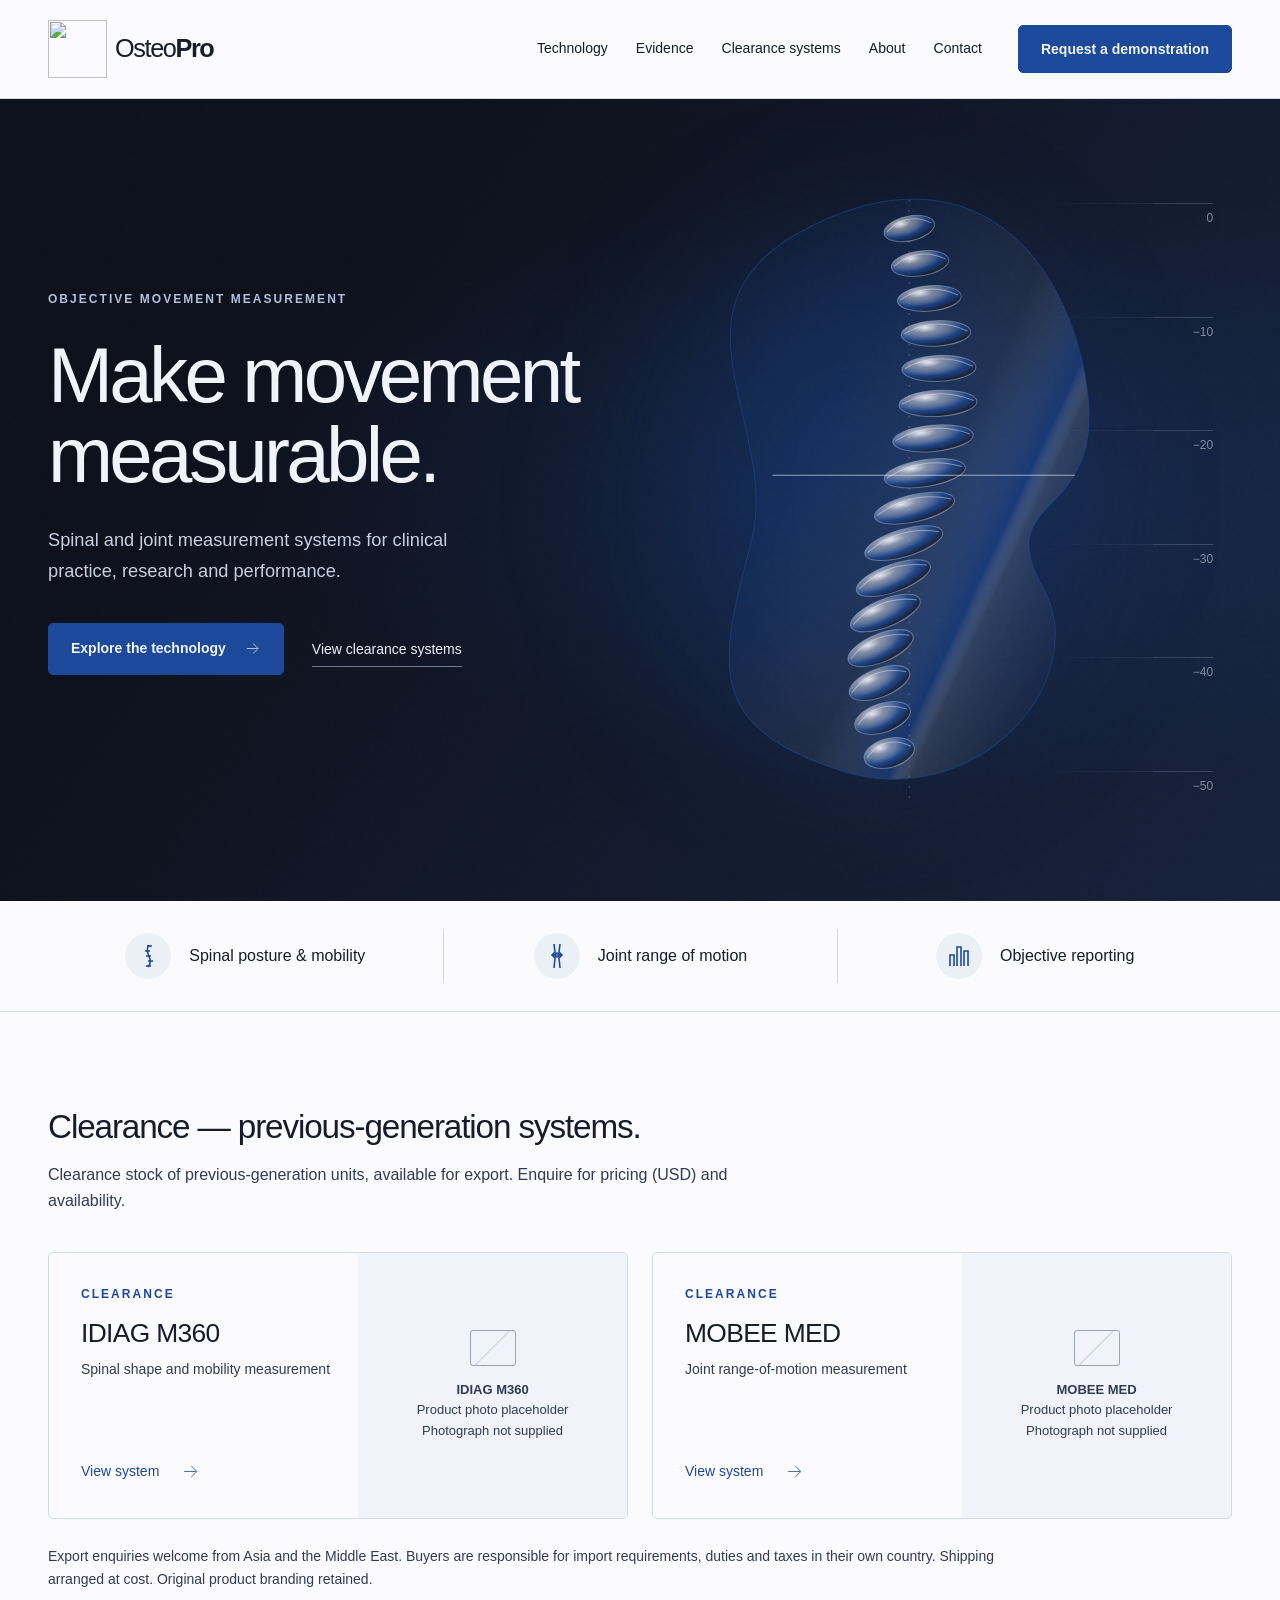
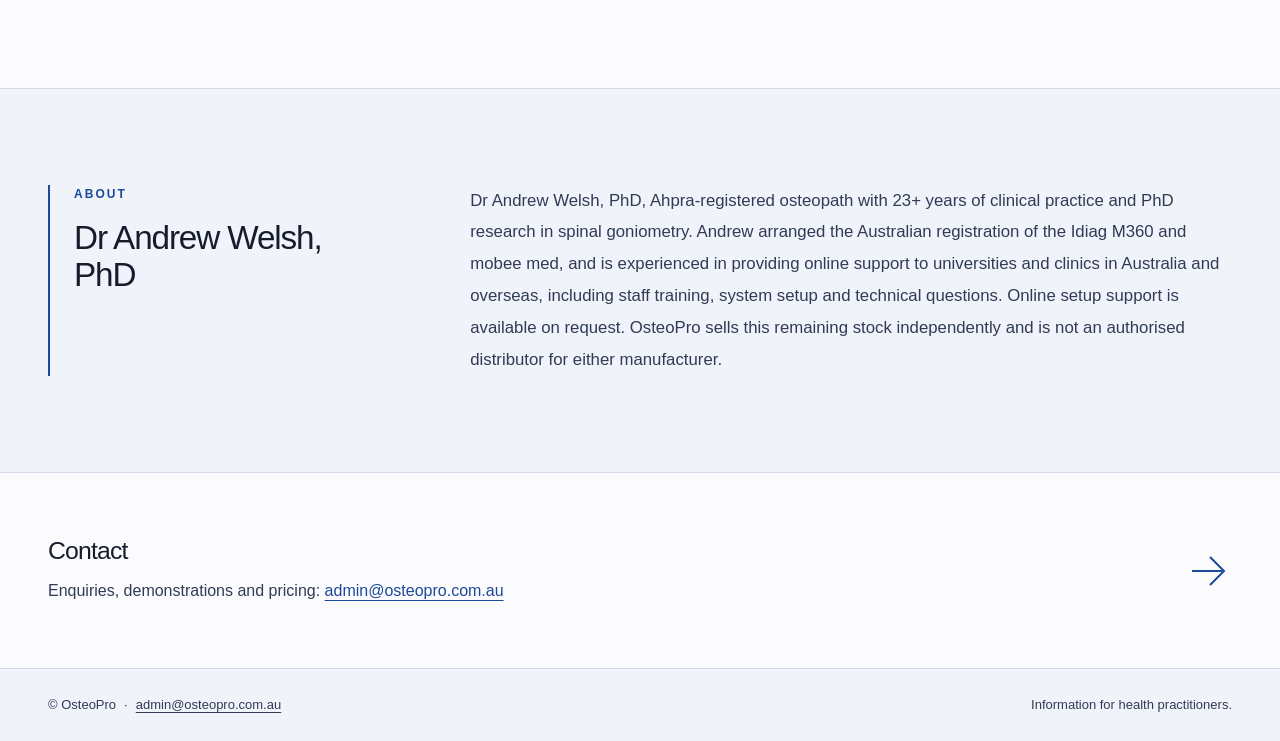
==== index.html @ 4928816e "Add files via upload" ====
<!doctype html>
<html lang="en-GB">
<head>
  <meta charset="utf-8">
  <meta name="viewport" content="width=device-width, initial-scale=1">
  <title>OsteoPro | Make movement measurable.</title>
  <meta name="description" content="Spinal and joint measurement systems for clinical practice, research and performance.">
  <link rel="canonical" href="https://osteopro.com.au/">
  <meta property="og:type" content="website">
  <meta property="og:locale" content="en_GB">
  <meta property="og:site_name" content="OsteoPro">
  <meta property="og:title" content="OsteoPro | Make movement measurable.">
  <meta property="og:description" content="Spinal and joint measurement systems for clinical practice, research and performance.">
  <meta property="og:url" content="https://osteopro.com.au/">
  <meta property="og:image" content="https://osteopro.com.au/reference/logo-large.png">
  <meta property="og:image:width" content="558">
  <meta property="og:image:height" content="544">
  <meta property="og:image:alt" content="OsteoPro logo">
  <link rel="icon" type="image/png" href="./reference/logo.png">
  <link rel="apple-touch-icon" href="./reference/logo.png">
  <script>document.documentElement.classList.add('js');</script>
  <link rel="stylesheet" href="./assets/css/tokens.css">
  <link rel="stylesheet" href="./assets/css/site.css">
  <script src="./assets/js/site.js" defer></script>
</head>
<body>
<a class="skip-link" href="#main">Skip to content</a>
<header class="site-header">
  <div class="container header-inner">
    <a class="brand" href="./index.html" aria-label="OsteoPro home"><img src="./reference/logo-large.png" alt="" width="59" height="58" fetchpriority="high"><span class="brand-name">Osteo<span>Pro</span></span></a>
    <button class="menu-toggle" type="button" aria-controls="main-nav" aria-expanded="false" hidden>Menu <svg viewBox="0 0 20 20" aria-hidden="true"><path d="M2 5h16M2 10h16M2 15h16"/></svg></button>
    <nav class="main-nav" id="main-nav" aria-label="Main navigation"><a href="./index.html#technology">Technology</a><a href="./evidence/index.html">Evidence</a><a href="./index.html#clearance">Clearance systems</a><a href="./index.html#about">About</a><a href="./index.html#contact">Contact</a><a class="button" href="mailto:admin@osteopro.com.au?subject=Demonstration%20request">Request a demonstration</a></nav>
  </div>
</header>
<main id="main">
<section class="hero" aria-labelledby="hero-heading">
  <div class="hero-art" aria-hidden="true"><svg class="hero-poster" viewBox="0 0 700 780" preserveAspectRatio="xMidYMid meet" aria-hidden="true"><defs>
<linearGradient id="liquid-fill" x1="0" y1="0" x2="1" y2=".75"><stop class="stop-deep" stop-opacity=".03"/><stop class="stop-deep" offset=".36" stop-opacity=".14"/><stop class="stop-mid" offset=".61" stop-opacity=".1"/><stop class="stop-deep" offset=".76" stop-opacity=".5"/><stop class="stop-light" offset=".8" stop-opacity=".12"/><stop class="stop-deep" offset="1" stop-opacity=".06"/></linearGradient>
<radialGradient id="disc-fill" cx=".35" cy=".25" r=".9"><stop class="stop-light" stop-opacity=".94"/><stop class="stop-light" offset=".22" stop-opacity=".47"/><stop class="stop-deep" offset=".58" stop-opacity=".66"/><stop class="stop-base" offset=".82" stop-opacity=".8"/><stop class="stop-light" offset="1" stop-opacity=".58"/></radialGradient>
<filter id="soft"><feGaussianBlur stdDeviation="14"/></filter></defs>
<path class="poster-blob" d="M258 122C425 42 512 172 524 291S430 385 480 475 416 696 283 653 165 549 196 432 98 199 258 122Z"/>
<path class="poster-axis" d="M350 98V684"/>
<g transform="translate(350.0 126) rotate(-12.0)"><ellipse class="poster-disc" rx="25.0" ry="12.0"/><path class="poster-rim" d="M -22.0 -1 Q 0 -17.0 22.0 -1"/></g><g transform="translate(360.5 160) rotate(-8.1)"><ellipse class="poster-disc" rx="28.1" ry="12.1"/><path class="poster-rim" d="M -25.1 -1 Q 0 -17.1 25.1 -1"/></g><g transform="translate(369.6 194) rotate(-4.8)"><ellipse class="poster-disc" rx="31.1" ry="12.3"/><path class="poster-rim" d="M -28.1 -1 Q 0 -17.3 28.1 -1"/></g><g transform="translate(376.0 228) rotate(-2.7)"><ellipse class="poster-disc" rx="33.8" ry="12.4"/><path class="poster-rim" d="M -30.8 -1 Q 0 -17.4 30.8 -1"/></g><g transform="translate(378.9 262) rotate(-2.0)"><ellipse class="poster-disc" rx="36.1" ry="12.6"/><path class="poster-rim" d="M -33.1 -1 Q 0 -17.6 33.1 -1"/></g><g transform="translate(377.9 296) rotate(-2.9)"><ellipse class="poster-disc" rx="38.0" ry="12.7"/><path class="poster-rim" d="M -35.0 -1 Q 0 -17.7 35.0 -1"/></g><g transform="translate(373.1 330) rotate(-5.2)"><ellipse class="poster-disc" rx="39.3" ry="12.8"/><path class="poster-rim" d="M -36.3 -1 Q 0 -17.8 36.3 -1"/></g><g transform="translate(365.2 364) rotate(-8.7)"><ellipse class="poster-disc" rx="39.9" ry="13.0"/><path class="poster-rim" d="M -36.9 -1 Q 0 -18.0 36.9 -1"/></g><g transform="translate(355.2 398) rotate(-12.6)"><ellipse class="poster-disc" rx="39.9" ry="13.1"/><path class="poster-rim" d="M -36.9 -1 Q 0 -18.1 36.9 -1"/></g><g transform="translate(344.6 432) rotate(-16.4)"><ellipse class="poster-disc" rx="39.3" ry="13.3"/><path class="poster-rim" d="M -36.3 -1 Q 0 -18.3 36.3 -1"/></g><g transform="translate(334.6 466) rotate(-19.6)"><ellipse class="poster-disc" rx="38.0" ry="13.4"/><path class="poster-rim" d="M -35.0 -1 Q 0 -18.4 35.0 -1"/></g><g transform="translate(326.8 500) rotate(-21.5)"><ellipse class="poster-disc" rx="36.1" ry="13.5"/><path class="poster-rim" d="M -33.1 -1 Q 0 -18.5 33.1 -1"/></g><g transform="translate(322.1 534) rotate(-22.0)"><ellipse class="poster-disc" rx="33.8" ry="13.7"/><path class="poster-rim" d="M -30.8 -1 Q 0 -18.7 30.8 -1"/></g><g transform="translate(321.1 568) rotate(-20.8)"><ellipse class="poster-disc" rx="31.1" ry="13.8"/><path class="poster-rim" d="M -28.1 -1 Q 0 -18.8 28.1 -1"/></g><g transform="translate(324.1 602) rotate(-18.3)"><ellipse class="poster-disc" rx="28.1" ry="14.0"/><path class="poster-rim" d="M -25.1 -1 Q 0 -19.0 25.1 -1"/></g><g transform="translate(330.6 636) rotate(-14.8)"><ellipse class="poster-disc" rx="25.0" ry="14.1"/><path class="poster-rim" d="M -22.0 -1 Q 0 -19.1 22.0 -1"/></g><path class="poster-scan" d="M156 366H560" filter="url(#soft)"/><path class="poster-scan" d="M217 366H511"/></svg><div class="angle-scale"><span>0</span><span>−10</span><span>−20</span><span>−30</span><span>−40</span><span>−50</span></div></div>
  <div class="container hero-inner"><div class="hero-copy">
    <p class="eyebrow">OBJECTIVE MOVEMENT MEASUREMENT</p>
    <h1 id="hero-heading">Make movement <span>measurable.</span></h1>
    <p class="hero-sub">Spinal and joint measurement systems for clinical practice, research and performance.</p>
    <div class="hero-actions"><a class="button" href="#technology">Explore the technology <svg viewBox="0 0 24 24" aria-hidden="true"><path d="M4 12h15M13 5l7 7-7 7"/></svg></a><a class="text-link" href="#clearance">View clearance systems</a></div>
  </div></div>
  <div class="container hero-baseline"><button class="motion-toggle" type="button" aria-pressed="false" hidden>Pause motion</button></div>
</section>
<section class="capabilities" id="technology" aria-label="Technology"><div class="container capability-grid">
  <div class="capability"><span class="capability-icon"><svg viewBox="0 0 24 28" aria-hidden="true"><path d="M13 3c-6 8 6 14-1 22"/><path d="M11 4h5M9 9h5M10 14h5M12 19h5M10 24h5"/></svg></span><span>Spinal posture &amp; mobility</span></div>
  <div class="capability"><span class="capability-icon"><svg viewBox="0 0 24 28" aria-hidden="true"><path d="m9 2 1 8-3 3 3 3-1 10m6-24-1 8 3 3-3 3 1 10M7 13h10"/><circle cx="12" cy="13" r="2"/></svg></span><span>Joint range of motion</span></div>
  <div class="capability"><span class="capability-icon"><svg viewBox="0 0 24 28" aria-hidden="true"><path d="M3 24V13h4v11m3 0V5h4v19m3 0V9h4v15"/></svg></span><span>Objective reporting</span></div>
</div></section>
<section class="section clearance" id="clearance" aria-labelledby="clearance-heading"><div class="container">
  <div class="section-header" data-reveal><h2 id="clearance-heading">Clearance — previous-generation systems.</h2><p>Clearance stock of previous-generation units, available for export. Enquire for pricing (USD) and availability.</p></div>
  <div class="clearance-grid">
    <article class="product-card" data-reveal><div class="card-copy"><span class="eyebrow">Clearance</span><h3>IDIAG M360</h3><p>Spinal shape and mobility measurement</p><a class="text-link" href="./idiag-m360/index.html" aria-label="View Idiag M360 system">View system <svg viewBox="0 0 24 24" aria-hidden="true"><path d="M4 12h15M13 5l7 7-7 7"/></svg></a></div><figure class="photo-placeholder"><figcaption><span>IDIAG M360</span>Product photo placeholder<br>Photograph not supplied</figcaption></figure></article>
    <article class="product-card" data-reveal><div class="card-copy"><span class="eyebrow">Clearance</span><h3>MOBEE MED</h3><p>Joint range-of-motion measurement</p><a class="text-link" href="./mobee-med/index.html" aria-label="View mobee med system">View system <svg viewBox="0 0 24 24" aria-hidden="true"><path d="M4 12h15M13 5l7 7-7 7"/></svg></a></div><figure class="photo-placeholder"><figcaption><span>MOBEE MED</span>Product photo placeholder<br>Photograph not supplied</figcaption></figure></article>
  </div>
  <p class="small-print">Export enquiries welcome from Asia and the Middle East. Buyers are responsible for import requirements, duties and taxes in their own country. Shipping arranged at cost. Original product branding retained.</p>
</div></section>
<section class="section about" id="about" aria-labelledby="about-heading"><div class="container about-grid" data-reveal><div class="about-mark"><p class="eyebrow">About</p><h2 id="about-heading">Dr Andrew Welsh, PhD</h2></div><p class="about-copy">Dr Andrew Welsh, PhD, Ahpra-registered osteopath with 23+ years of clinical practice and PhD research in spinal goniometry. Andrew arranged the Australian registration of the Idiag M360 and mobee med, and is experienced in providing online support to universities and clinics in Australia and overseas, including staff training, system setup and technical questions. Online setup support is available on request. OsteoPro sells this remaining stock independently and is not an authorised distributor for either manufacturer.</p></div></section>
<section class="contact" id="contact" aria-labelledby="contact-heading"><div class="container contact-inner"><div><h2 id="contact-heading">Contact</h2><p>Enquiries, demonstrations and pricing: <a href="mailto:admin@osteopro.com.au">admin@osteopro.com.au</a></p></div><span class="contact-arrow" aria-hidden="true"><svg viewBox="0 0 24 24" aria-hidden="true"><path d="M4 12h15M13 5l7 7-7 7"/></svg></span></div></section>
</main>
<footer class="site-footer"><div class="container footer-inner"><p>© OsteoPro <span aria-hidden="true">·</span> <a href="mailto:admin@osteopro.com.au">admin@osteopro.com.au</a></p><p>Information for health practitioners.</p></div></footer>
</body>
</html>
---- assets/css/tokens.css ----
/* All colour values live here. Accent sampled from the supplied logo-large.png:
   RGB (28, 73, 153), its most frequent exact blue pixel (1,308 pixels). */
:root {
  --base: #161C2C;
  --deep: #303B54;
  --mid: #8A96AC;
  --light: #C7D0E0;
  --paper: #F0F3FA;
  --accent: #1C4999;
  --surface: color-mix(in srgb, var(--paper) 30%, white);
  --hero-base: color-mix(in srgb, var(--base) 62%, black);
  --hero-bottom: color-mix(in srgb, var(--base) 85%, var(--accent));
  --accent-hover: color-mix(in srgb, var(--accent) 80%, var(--base));
  --accent-light: color-mix(in srgb, var(--accent) 30%, var(--paper));
  --accent-wash: color-mix(in srgb, var(--accent) 7%, var(--surface));
  --border: color-mix(in srgb, var(--light) 72%, var(--paper));
  --border-dark: color-mix(in srgb, var(--light) 21%, transparent);
  --glow: color-mix(in srgb, var(--accent) 55%, transparent);
  --glow-soft: color-mix(in srgb, var(--accent) 24%, transparent);
  --line-glow: color-mix(in srgb, var(--accent-light) 60%, transparent);
  --grain: color-mix(in srgb, var(--light) 18%, transparent);
  --shadow: color-mix(in srgb, var(--base) 9%, transparent);
  --shadow-deep: color-mix(in srgb, var(--hero-base) 55%, transparent);
  --transparent: transparent;
  --focus-light: var(--paper);
  --focus-dark: var(--accent);
  --font: Arial, Helvetica, sans-serif;
  --content: 1240px;
  --radius: 5px;
  --header-height: 98px;
}
---- assets/css/site.css ----
* { box-sizing: border-box; }
html { scroll-behavior: smooth; scroll-padding-top: 24px; }
body { margin: 0; background: var(--surface); color: var(--base); font-family: var(--font); font-size: 16px; line-height: 1.65; -webkit-font-smoothing: antialiased; }
button, a { -webkit-tap-highlight-color: var(--accent-wash); }
button { font: inherit; }
a { color: var(--accent); text-underline-offset: .25em; }
a:hover { text-decoration-thickness: 2px; }
img, svg { display: block; max-width: 100%; }
img { height: auto; }
button, a { touch-action: manipulation; }
button { cursor: pointer; }
:focus-visible { outline: 3px solid var(--focus-dark); outline-offset: 5px; }
h1, h2, h3, p { margin: 0; }
h1, h2, h3 { line-height: 1.13; font-weight: 500; }
h1 { letter-spacing: -.047em; }
h2 { font-size: clamp(1.8rem, 2.6vw, 2.45rem); letter-spacing: -.034em; }
h3 { letter-spacing: -.025em; }
.container { width: min(var(--content), calc(100% - 96px)); margin-inline: auto; }
.skip-link { position: absolute; left: 24px; top: -100px; z-index: 100; padding: 10px 20px; color: var(--paper); background: var(--accent); }
.skip-link:focus { top: 10px; }
.site-header { position: relative; z-index: 20; min-height: var(--header-height); background: var(--surface); border-bottom: 1px solid var(--border); }
.header-inner { min-height: var(--header-height); display: flex; align-items: center; justify-content: space-between; gap: 32px; }
.brand { display: flex; align-items: center; gap: 8px; text-decoration: none; color: var(--base); flex-shrink: 0; }
.brand img { width: 59px; height: 58px; object-fit: contain; }
.brand-name { font-size: 1.58rem; letter-spacing: -.055em; line-height: 1; }
.brand-name span { font-weight: 700; }
.main-nav { display: flex; align-items: center; gap: clamp(20px, 2.2vw, 35px); }
.main-nav > a:not(.button) { color: var(--base); font-size: .875rem; text-decoration: none; white-space: nowrap; }
.main-nav > a:not(.button):hover, .main-nav > a[aria-current] { color: var(--accent); text-decoration: underline; text-underline-offset: 7px; }
.main-nav .button { margin-left: 8px; }
.button { display: inline-flex; align-items: center; justify-content: center; gap: 18px; padding: 14px 22px; min-height: 48px; border: 1px solid var(--accent); border-radius: var(--radius); color: var(--paper); background: var(--accent); font-size: .875rem; line-height: 1.35; text-decoration: none; font-weight: 600; transition: background .2s ease, transform .2s ease; }
.button:hover { background: var(--accent-hover); transform: translateY(-1px); }
.button svg { width: 17px; height: 17px; stroke: currentColor; fill: none; }
.menu-toggle { display: none; border: 1px solid var(--border); background: var(--surface); color: var(--base); min-height: 44px; padding: 8px 12px; border-radius: var(--radius); }
.hero { position: relative; isolation: isolate; min-height: max(700px, calc(100svh - var(--header-height))); overflow: hidden; color: var(--paper); background: radial-gradient(ellipse at 76% 48%, var(--glow-soft), var(--transparent) 52%), linear-gradient(125deg, var(--hero-base) 23%, var(--hero-bottom)); }
.hero::after { content: ''; position: absolute; z-index: 2; inset: 0; opacity: .16; pointer-events: none; background-image: url("data:image/svg+xml,%3Csvg viewBox='0 0 180 180' xmlns='http://www.w3.org/2000/svg'%3E%3Cfilter id='n'%3E%3CfeTurbulence type='fractalNoise' baseFrequency='.91' numOctaves='3' stitchTiles='stitch'/%3E%3CfeColorMatrix type='saturate' values='0'/%3E%3C/filter%3E%3Cpath d='M0 0h180v180H0z' filter='url(%23n)' opacity='.24'/%3E%3C/svg%3E"); mix-blend-mode: soft-light; }
.hero-inner { min-height: inherit; display: flex; align-items: center; position: relative; z-index: 4; pointer-events: none; }
.hero-copy { max-width: 690px; width: 57%; padding: 92px 0 128px; pointer-events: auto; }
.eyebrow { text-transform: uppercase; font-size: .75rem; line-height: 1.5; letter-spacing: .17em; font-weight: 700; color: var(--accent); }
.hero .eyebrow { color: var(--accent-light); margin-bottom: 27px; }
.hero h1 { font-size: clamp(3.8rem, 6.1vw, 5.65rem); font-weight: 500; line-height: 1.025; max-width: 690px; }
.hero h1 span { display: block; }
.hero-sub { color: var(--light); font-size: 1.14rem; line-height: 1.7; max-width: 445px; margin-top: 30px; }
.hero-actions { display: flex; flex-wrap: wrap; gap: 28px; align-items: center; margin-top: 36px; }
.hero-actions .button { padding-inline: 22px; min-height: 52px; }
.text-link { display: inline-flex; align-items: center; gap: 22px; text-decoration: none; border-bottom: 1px solid currentColor; padding: 10px 0 7px; font-size: .875rem; line-height: 1.4; }
.text-link svg { width: 19px; height: 19px; fill: none; stroke: currentColor; }
.hero .text-link { color: var(--paper); border-bottom-color: var(--line-glow); }
.hero :focus-visible { outline-color: var(--focus-light); }
.hero-art { position: absolute; z-index: 1; right: 0; top: 0; width: 58%; height: 100%; }
.hero-art::before { content: ''; position: absolute; width: 55%; height: 63%; top: 18%; left: 16%; border-radius: 50%; background: var(--glow-soft); filter: blur(75px); }
.hero-poster, .hero-canvas { position: absolute; inset: 0; width: 100%; height: 100%; }
.hero-poster { opacity: 1; transition: opacity .8s ease; }
.hero-canvas { opacity: 0; transition: opacity .8s ease; }
.hero-art.is-live .hero-canvas { opacity: 1; }
.hero-art.is-live .hero-poster { opacity: 0; }
.poster-blob { fill: url(#liquid-fill); stroke: var(--glow); stroke-width: 1; }
.poster-disc { fill: url(#disc-fill); stroke: var(--accent-light); stroke-opacity: .45; stroke-width: 1; }
.poster-rim { fill: none; stroke: var(--paper); stroke-width: 1; opacity: .42; }
.poster-axis { stroke: var(--line-glow); stroke-width: .6; stroke-dasharray: 2 8; }
.poster-scan { stroke: var(--paper); stroke-width: 1; opacity: .6; }
.stop-deep { stop-color: var(--accent); }
.stop-light { stop-color: var(--paper); }
.stop-mid { stop-color: var(--mid); }
.stop-base { stop-color: var(--base); }
.angle-scale { position: absolute; inset: 13% 9% 13% auto; width: 60px; display: flex; flex-direction: column; justify-content: space-between; color: var(--light); opacity: .6; font-size: .75rem; font-variant-numeric: tabular-nums; }
.angle-scale span { position: relative; border-top: 1px solid var(--border-dark); padding-top: 5px; text-align: right; }
.angle-scale span::before { content: ''; position: absolute; height: 1px; width: 180px; right: 0; top: -1px; background: linear-gradient(90deg, var(--transparent), var(--border-dark)); }
.hero-baseline { position: absolute; z-index: 5; bottom: 32px; left: 0; right: 0; display: flex; justify-content: flex-end; }
.motion-toggle { display: inline-flex; align-items: center; gap: 9px; padding: 8px 11px; min-height: 44px; font-size: .75rem; color: var(--light); background: var(--transparent); border: 1px solid var(--border-dark); border-radius: var(--radius); }
.motion-toggle::before { content: ''; width: 5px; height: 10px; border-left: 2px solid currentColor; border-right: 2px solid currentColor; }
.motion-toggle[aria-pressed='true']::before { width: 0; height: 0; border: 5px solid var(--transparent); border-left: 7px solid currentColor; border-right: 0; }
[hidden] { display: none !important; }
.capabilities { background: var(--surface); border-bottom: 1px solid var(--border); scroll-margin-top: 0; }
.capability-grid { display: grid; grid-template-columns: repeat(3, 1fr); padding-block: 28px; }
.capability { display: flex; gap: 18px; align-items: center; justify-content: center; padding: 4px 20px; font-size: 1rem; line-height: 1.45; }
.capability + .capability { border-left: 1px solid var(--border); }
.capability-icon { width: 46px; height: 46px; flex-shrink: 0; background: var(--accent-wash); color: var(--accent); border-radius: 50%; display: grid; place-items: center; }
.capability-icon svg { width: 24px; height: 28px; fill: none; stroke: currentColor; stroke-width: 1.6; }
.section { padding-block: 96px; }
.section-header { margin-bottom: 38px; }
.section-header p { color: var(--deep); margin-top: 16px; max-width: 700px; }
.clearance-grid { display: grid; grid-template-columns: repeat(2, 1fr); gap: 24px; }
.product-card { border: 1px solid var(--border); border-radius: var(--radius); display: grid; grid-template-columns: 1.15fr 1fr; background: var(--surface); overflow: hidden; transition: border-color .25s ease, box-shadow .25s ease; }
.product-card:hover { border-color: var(--mid); box-shadow: 0 14px 30px var(--shadow); }
.card-copy { padding: 32px 12px 30px 32px; display: flex; flex-direction: column; align-items: flex-start; }
.card-copy h3 { font-size: 1.65rem; margin-top: 16px; }
.card-copy p { color: var(--deep); font-size: .875rem; margin-top: 10px; line-height: 1.55; }
.card-copy .text-link { margin-top: auto; padding-top: 24px; border: 0; }
.photo-placeholder { min-height: 265px; margin: 0; padding: 22px; display: flex; flex-direction: column; align-items: center; justify-content: center; gap: 14px; text-align: center; background: var(--paper); color: var(--deep); }
.photo-placeholder::before { content: ''; width: 44px; height: 34px; border: 1px solid var(--mid); border-radius: 3px; background: linear-gradient(135deg, var(--transparent) 47%, var(--border) 48%, var(--border) 50%, var(--transparent) 51%); opacity: .85; }
.photo-placeholder figcaption { font-size: .8125rem; line-height: 1.6; }
.photo-placeholder figcaption span { display: block; font-weight: 600; }
.product-photo { margin: 0; background: var(--paper); display: grid; place-items: center; }
.product-photo img { width: 100%; height: 100%; max-height: 620px; object-fit: contain; }
.small-print { font-size: .875rem; line-height: 1.65; margin-top: 26px; color: var(--deep); max-width: 960px; }
.about { background: var(--paper); border-top: 1px solid var(--border); border-bottom: 1px solid var(--border); }
.about-grid { display: grid; grid-template-columns: .62fr 1.38fr; gap: 80px; }
.about .eyebrow { margin-bottom: 16px; }
.about-copy { color: var(--deep); font-size: 1.05rem; line-height: 1.9; max-width: 780px; }
.about-mark { border-left: 2px solid var(--accent); padding-left: 24px; }
.about-mark h2 { max-width: 260px; }
.contact { padding-block: 64px; }
.contact-inner { display: flex; align-items: center; justify-content: space-between; gap: 32px; }
.contact h2 { font-size: 1.55rem; margin-bottom: 13px; }
.contact p { color: var(--deep); }
.contact a { overflow-wrap: anywhere; }
.contact-arrow { width: 48px; height: 48px; color: var(--accent); flex-shrink: 0; }
.contact-arrow svg { fill: none; stroke: currentColor; stroke-width: 1; }
.site-footer { background: var(--paper); border-top: 1px solid var(--border); padding-block: 25px; }
.footer-inner { display: flex; flex-wrap: wrap; justify-content: space-between; gap: 12px 40px; font-size: .8125rem; color: var(--deep); }
.footer-inner p { display: flex; flex-wrap: wrap; gap: 8px; }
.footer-inner a { color: var(--deep); }
.product-intro { padding-block: 76px 78px; background: var(--paper); border-bottom: 1px solid var(--border); }
.product-grid { display: grid; grid-template-columns: 1.15fr 1fr; gap: 80px; align-items: center; }
.product-copy .eyebrow { margin-bottom: 24px; }
.product-copy h1 { font-size: clamp(2.8rem, 4.6vw, 4.5rem); }
.product-copy h1 span { display: block; margin-top: 15px; font-size: .52em; letter-spacing: -.02em; color: var(--deep); }
.product-copy .intro { margin-top: 28px; font-size: 1rem; color: var(--deep); line-height: 1.85; }
.product-copy .button { margin-top: 32px; }
.product-visual { min-height: 465px; border: 1px solid var(--border); border-radius: var(--radius); background: var(--surface); }
.product-visual::before { width: 64px; height: 48px; }
.product-visual figcaption { font-size: .875rem; }
.feature-grid { display: grid; grid-template-columns: repeat(2, 1fr); gap: 0 60px; }
.feature { padding: 30px 0 38px; border-top: 1px solid var(--border); }
.feature-num { display: block; margin-bottom: 20px; color: var(--accent); font-size: .75rem; font-variant-numeric: tabular-nums; letter-spacing: .08em; }
.feature p { color: var(--deep); line-height: 1.8; max-width: 490px; }
.feature strong { color: var(--base); font-weight: 600; }
.device-note { padding: 27px 32px; background: var(--paper); border-left: 2px solid var(--accent); margin-top: 24px; }
.device-note p { max-width: 960px; color: var(--deep); }
.device-status { margin-top: 28px; font-size: .875rem; max-width: 850px; color: var(--deep); }
.evidence-link { margin-top: 25px; }
.page-heading { background: var(--hero-base); color: var(--paper); padding-block: 80px 85px; }
.page-heading h1 { font-size: clamp(3.5rem, 5.5vw, 5.2rem); }
.page-heading p { color: var(--light); margin-top: 25px; font-size: 1.15rem; }
.study { display: grid; grid-template-columns: 160px 1fr; column-gap: 48px; padding: 38px 0 42px; border-top: 1px solid var(--border); }
.study:last-child { border-bottom: 1px solid var(--border); }
.study-year { font-size: 3rem; line-height: 1.2; font-weight: 400; color: var(--accent); letter-spacing: -.045em; }
.study-copy { max-width: 865px; font-size: 1.05rem; line-height: 1.85; color: var(--deep); }
.study-copy strong { color: var(--base); font-weight: 600; }
.evidence-body { padding-block: 64px 90px; }
@media (min-width: 1700px) {
  :root { --content: 1480px; }
  .hero-copy { width: 55%; }
  .hero-art { right: 3%; width: 53%; }
  .hero h1 { font-size: 6.3rem; }
  .hero-sub { max-width: 500px; font-size: 1.25rem; }
  .product-grid { gap: 110px; }
}
@media (max-width: 1100px) {
  .container { width: calc(100% - 64px); }
  .header-inner { gap: 20px; }
  .brand-name { font-size: 1.38rem; }
  .brand img { width: 48px; height: 48px; }
  .main-nav { gap: 17px; }
  .main-nav > a:not(.button) { font-size: .8125rem; }
  .main-nav .button { padding: 12px 15px; font-size: .8125rem; margin: 0; }
  .hero-copy { width: 60%; }
  .hero h1 { font-size: 4.5rem; }
  .hero-art { right: -8%; }
  .hero-actions { gap: 22px; }
  .product-grid { gap: 40px; }
  .product-card { grid-template-columns: 1.18fr 1fr; }
  .card-copy { padding-left: 24px; }
  .card-copy h3 { font-size: 1.4rem; }
  .about-grid { gap: 40px; }
}
@media (max-width: 950px) {
  :root { --header-height: 80px; }
  .site-header .header-inner { flex-wrap: wrap; padding-block: 14px; }
  .brand img { width: 50px; height: 50px; }
  .brand-name { font-size: 1.5rem; }
  .menu-toggle { display: inline-flex; align-items: center; gap: 12px; }
  .menu-toggle svg { width: 16px; height: 16px; fill: none; stroke: currentColor; stroke-width: 1.5; }
  .main-nav { width: 100%; display: grid; grid-template-columns: 1fr 1fr; gap: 8px 20px; padding-block: 12px 10px; }
  .main-nav > a:not(.button) { font-size: .9375rem; padding-block: 10px; }
  .main-nav .button { font-size: .875rem; padding: 12px; }
  .js .main-nav:not(.is-open) { display: none; }
  .hero { min-height: 800px; }
  .hero-copy { width: 67%; padding-bottom: 170px; }
  .hero h1 { font-size: 4.1rem; }
  .hero-art { width: 65%; right: -10%; opacity: .72; }
  .hero-sub { max-width: 390px; }
  .angle-scale { right: 20%; }
  .capability { font-size: .875rem; gap: 12px; padding-inline: 15px; }
  .capability-icon { width: 38px; height: 38px; }
  .product-card { grid-template-columns: 1fr; }
  .card-copy { padding: 27px; }
  .photo-placeholder { min-height: 210px; }
  .product-card .photo-placeholder { order: -1; }
  .card-copy h3 { font-size: 1.6rem; }
  .section { padding-block: 72px; }
  .about-grid { grid-template-columns: 1fr 2fr; gap: 32px; }
  .product-intro { padding-block: 58px; }
  .product-grid { gap: 30px; grid-template-columns: 1.1fr .9fr; }
  .product-visual { min-height: 460px; }
  .feature-grid { gap: 0 32px; }
  .study { grid-template-columns: 110px 1fr; gap: 24px; }
}
@media (max-width: 640px) {
  .container { width: calc(100% - 40px); }
  h2 { font-size: 1.95rem; }
  .hero { min-height: max(845px, calc(100svh - var(--header-height))); }
  .hero-inner { display: block; }
  .hero-copy { width: 100%; padding: 57px 0 430px; }
  .hero .eyebrow { margin-bottom: 23px; font-size: .6875rem; letter-spacing: .125em; }
  .hero h1 { font-size: clamp(2.65rem, 11.6vw, 4.25rem); line-height: 1.065; letter-spacing: -.05em; }
  .hero-sub { margin-top: 23px; font-size: 1rem; line-height: 1.7; max-width: 350px; }
  .hero-actions { margin-top: 25px; gap: 13px 24px; align-items: flex-start; }
  .hero-actions .button { min-height: 48px; padding-inline: 17px; }
  .hero .text-link { font-size: .8125rem; padding-top: 13px; }
  .hero-art { top: auto; bottom: 6px; right: -2%; width: 100%; height: 440px; opacity: 1; }
  .hero-art::before { filter: blur(40px); }
  .angle-scale { right: 10%; top: 12%; bottom: 12%; font-size: .6875rem; width: 42px; }
  .angle-scale span::before { width: 100px; }
  .hero-baseline { bottom: 15px; }
  .motion-toggle { font-size: .6875rem; padding: 6px 9px; }
  .capability-grid { grid-template-columns: 1fr; padding-block: 12px; }
  .capability { justify-content: flex-start; padding: 13px 8px; gap: 18px; font-size: .9375rem; }
  .capability + .capability { border-left: 0; border-top: 1px solid var(--border); }
  .capability-icon { width: 40px; height: 40px; }
  .section { padding-block: 54px; }
  .section-header { margin-bottom: 26px; }
  .section-header p { font-size: .9375rem; }
  .clearance-grid { grid-template-columns: 1fr; gap: 24px; }
  .product-card { grid-template-columns: 1fr; }
  .product-card .photo-placeholder { min-height: 200px; }
  .card-copy { padding: 26px; }
  .small-print { margin-top: 24px; font-size: .8125rem; }
  .about-grid { grid-template-columns: 1fr; gap: 30px; }
  .about-mark { padding-left: 20px; }
  .about-mark h2 { max-width: none; }
  .about-copy { font-size: .975rem; line-height: 1.85; }
  .contact { padding-block: 45px; }
  .contact-inner { gap: 12px; }
  .contact h2 { font-size: 1.4rem; }
  .contact p { font-size: .9375rem; }
  .contact-arrow { width: 31px; height: 31px; }
  .footer-inner { gap: 15px; }
  .footer-inner p { font-size: .75rem; }
  .product-intro { padding-block: 43px; }
  .product-grid { grid-template-columns: 1fr; gap: 35px; }
  .product-copy .eyebrow { margin-bottom: 18px; }
  .product-copy h1 { font-size: 2.9rem; }
  .product-copy .intro { margin-top: 23px; font-size: .975rem; line-height: 1.8; }
  .product-copy .button { margin-top: 26px; }
  .product-visual { min-height: 310px; }
  .feature-grid { grid-template-columns: 1fr; }
  .feature { padding-block: 24px 30px; }
  .feature-num { margin-bottom: 13px; }
  .feature p { font-size: .975rem; }
  .device-note { margin-top: 15px; padding: 22px; font-size: .9375rem; }
  .device-status { font-size: .8125rem; }
  .page-heading { padding-block: 51px 55px; }
  .page-heading h1 { font-size: 3.25rem; }
  .page-heading p { font-size: 1rem; margin-top: 19px; }
  .evidence-body { padding-block: 42px 50px; }
  .study { grid-template-columns: 1fr; padding-block: 25px 30px; gap: 18px; }
  .study-year { font-size: 2.1rem; }
  .study-copy { font-size: .975rem; line-height: 1.85; }
}
@media (prefers-reduced-motion: reduce) {
  html { scroll-behavior: auto; }
  *, *::before, *::after { animation-duration: .01ms !important; animation-iteration-count: 1 !important; transition-duration: .01ms !important; }
  .hero-canvas, .motion-toggle { display: none !important; }
  .hero-poster, .hero-art.is-live .hero-poster { opacity: 1 !important; }
  [data-reveal] { opacity: 1 !important; transform: none !important; }
}
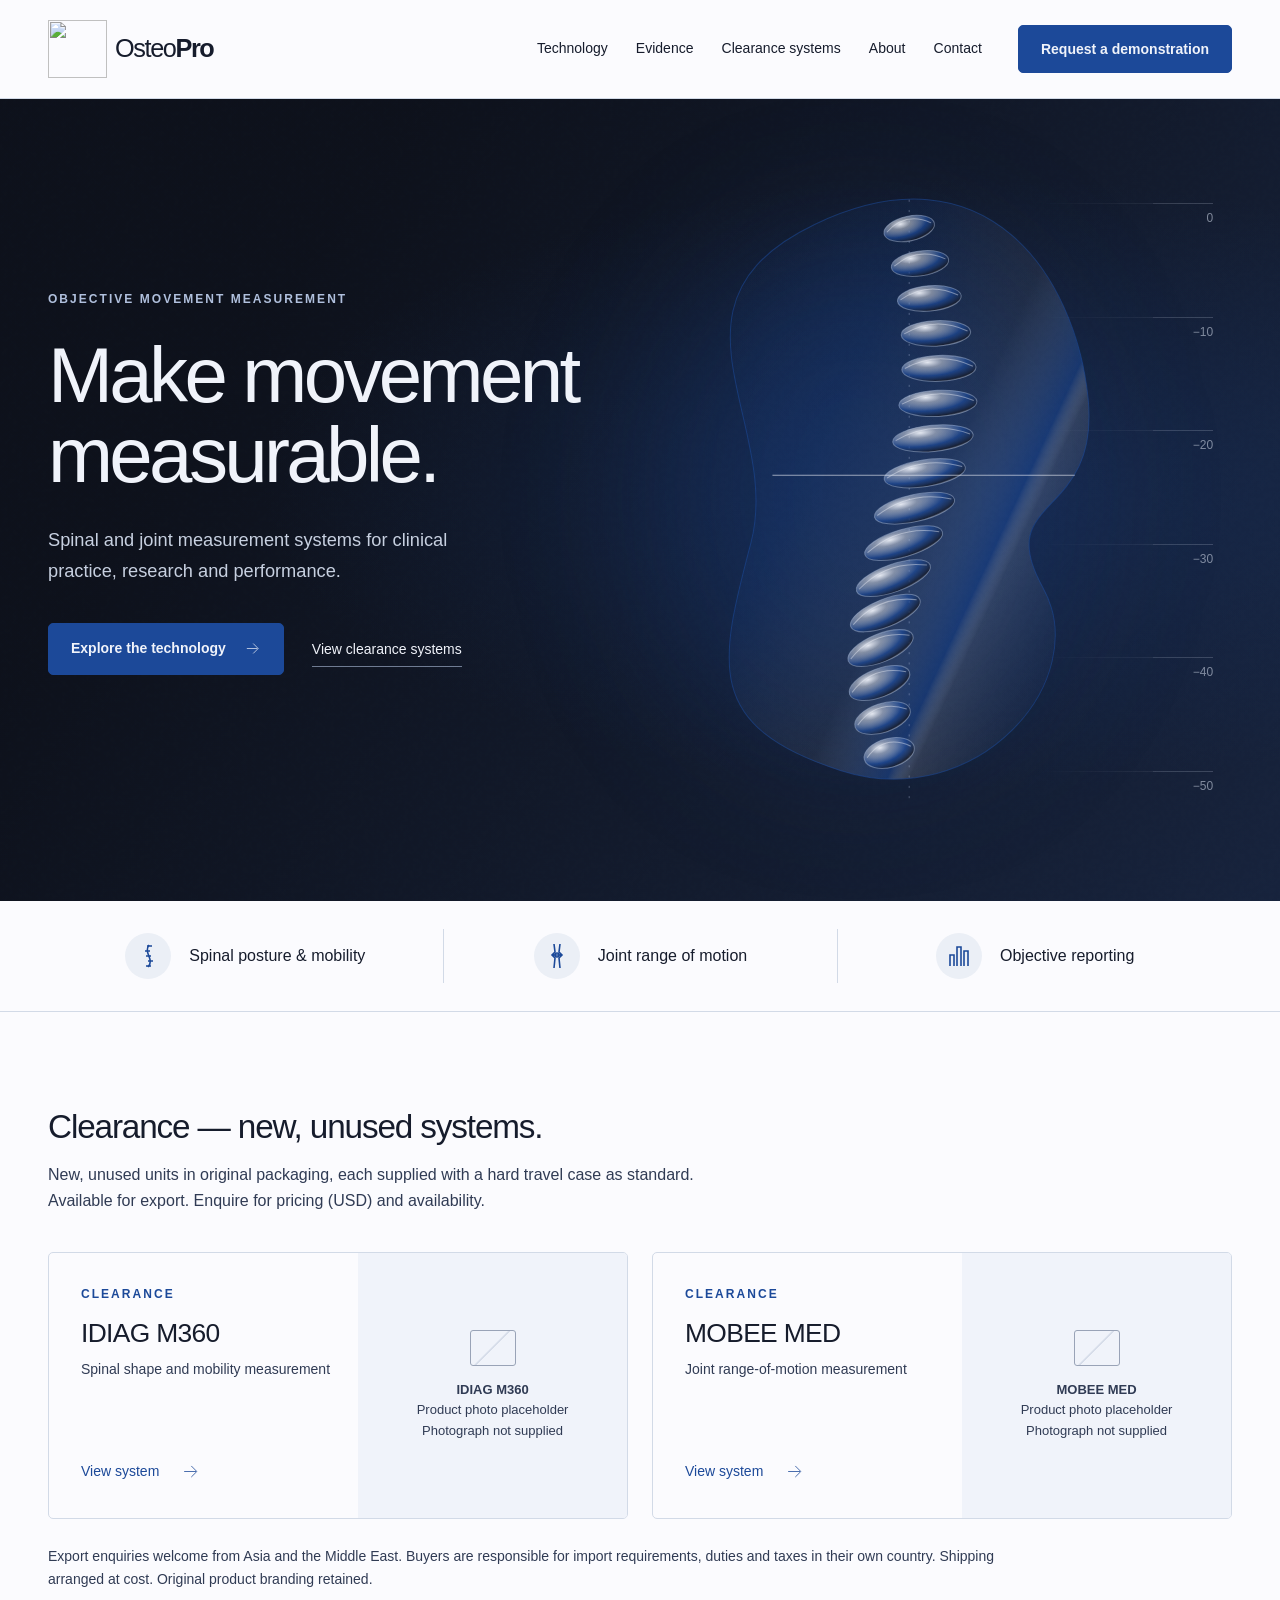
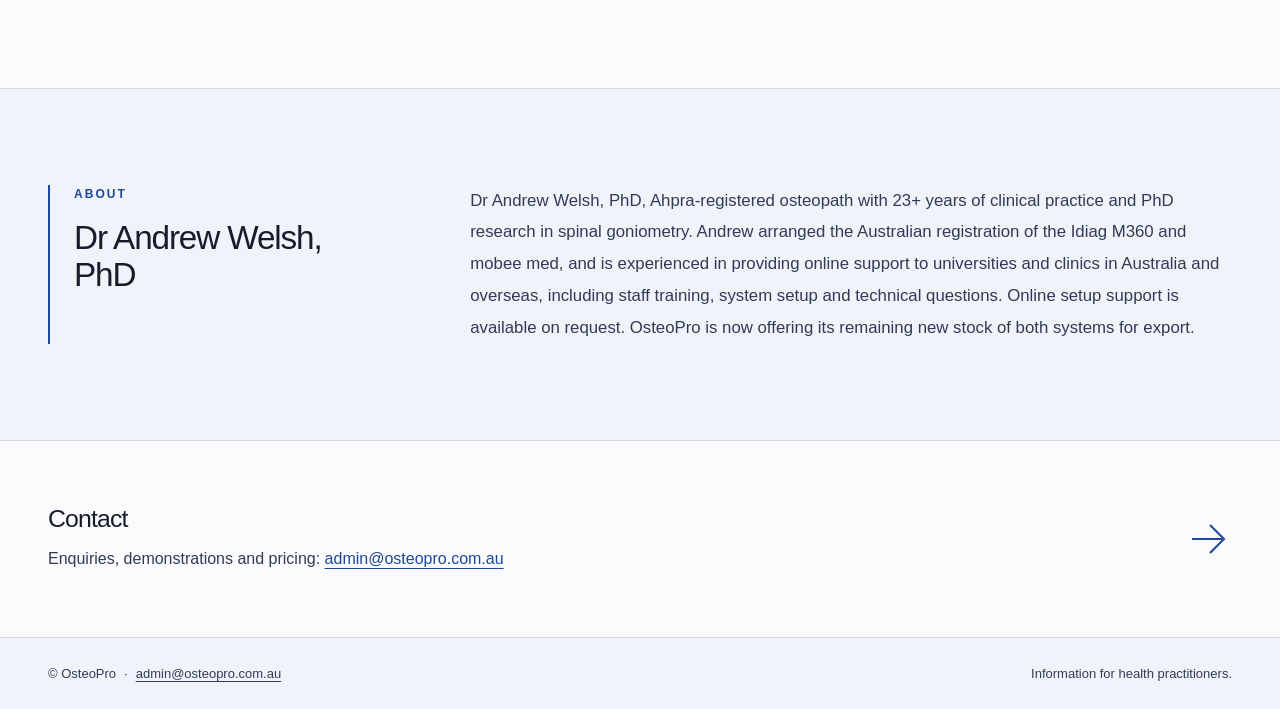
==== commit ea3be1e6: "Add files via upload" ====
--- a/index.html
+++ b/index.html
@@ -16,8 +16,8 @@
   <meta property="og:image:width" content="558">
   <meta property="og:image:height" content="544">
   <meta property="og:image:alt" content="OsteoPro logo">
-  <link rel="icon" type="image/png" href="./reference/logo.png">
-  <link rel="apple-touch-icon" href="./reference/logo.png">
+  <link rel="icon" type="image/png" href="./reference/logo-transparent.png">
+  <link rel="apple-touch-icon" href="./reference/logo-transparent.png">
   <script>document.documentElement.classList.add('js');</script>
   <link rel="stylesheet" href="./assets/css/tokens.css">
   <link rel="stylesheet" href="./assets/css/site.css">
@@ -27,7 +27,7 @@
 <a class="skip-link" href="#main">Skip to content</a>
 <header class="site-header">
   <div class="container header-inner">
-    <a class="brand" href="./index.html" aria-label="OsteoPro home"><img src="./reference/logo-large.png" alt="" width="59" height="58" fetchpriority="high"><span class="brand-name">Osteo<span>Pro</span></span></a>
+    <a class="brand" href="./index.html" aria-label="OsteoPro home"><img src="./reference/logo-transparent.png" alt="" width="62" height="58" fetchpriority="high"><span class="brand-name">Osteo<span>Pro</span></span></a>
     <button class="menu-toggle" type="button" aria-controls="main-nav" aria-expanded="false" hidden>Menu <svg viewBox="0 0 20 20" aria-hidden="true"><path d="M2 5h16M2 10h16M2 15h16"/></svg></button>
     <nav class="main-nav" id="main-nav" aria-label="Main navigation"><a href="./index.html#technology">Technology</a><a href="./evidence/index.html">Evidence</a><a href="./index.html#clearance">Clearance systems</a><a href="./index.html#about">About</a><a href="./index.html#contact">Contact</a><a class="button" href="mailto:admin@osteopro.com.au?subject=Demonstration%20request">Request a demonstration</a></nav>
   </div>
@@ -55,14 +55,14 @@
   <div class="capability"><span class="capability-icon"><svg viewBox="0 0 24 28" aria-hidden="true"><path d="M3 24V13h4v11m3 0V5h4v19m3 0V9h4v15"/></svg></span><span>Objective reporting</span></div>
 </div></section>
 <section class="section clearance" id="clearance" aria-labelledby="clearance-heading"><div class="container">
-  <div class="section-header" data-reveal><h2 id="clearance-heading">Clearance — previous-generation systems.</h2><p>Clearance stock of previous-generation units, available for export. Enquire for pricing (USD) and availability.</p></div>
+  <div class="section-header" data-reveal><h2 id="clearance-heading">Clearance — new, unused systems.</h2><p>New, unused units in original packaging, each supplied with a hard travel case as standard. Available for export. Enquire for pricing (USD) and availability.</p></div>
   <div class="clearance-grid">
     <article class="product-card" data-reveal><div class="card-copy"><span class="eyebrow">Clearance</span><h3>IDIAG M360</h3><p>Spinal shape and mobility measurement</p><a class="text-link" href="./idiag-m360/index.html" aria-label="View Idiag M360 system">View system <svg viewBox="0 0 24 24" aria-hidden="true"><path d="M4 12h15M13 5l7 7-7 7"/></svg></a></div><figure class="photo-placeholder"><figcaption><span>IDIAG M360</span>Product photo placeholder<br>Photograph not supplied</figcaption></figure></article>
     <article class="product-card" data-reveal><div class="card-copy"><span class="eyebrow">Clearance</span><h3>MOBEE MED</h3><p>Joint range-of-motion measurement</p><a class="text-link" href="./mobee-med/index.html" aria-label="View mobee med system">View system <svg viewBox="0 0 24 24" aria-hidden="true"><path d="M4 12h15M13 5l7 7-7 7"/></svg></a></div><figure class="photo-placeholder"><figcaption><span>MOBEE MED</span>Product photo placeholder<br>Photograph not supplied</figcaption></figure></article>
   </div>
   <p class="small-print">Export enquiries welcome from Asia and the Middle East. Buyers are responsible for import requirements, duties and taxes in their own country. Shipping arranged at cost. Original product branding retained.</p>
 </div></section>
-<section class="section about" id="about" aria-labelledby="about-heading"><div class="container about-grid" data-reveal><div class="about-mark"><p class="eyebrow">About</p><h2 id="about-heading">Dr Andrew Welsh, PhD</h2></div><p class="about-copy">Dr Andrew Welsh, PhD, Ahpra-registered osteopath with 23+ years of clinical practice and PhD research in spinal goniometry. Andrew arranged the Australian registration of the Idiag M360 and mobee med, and is experienced in providing online support to universities and clinics in Australia and overseas, including staff training, system setup and technical questions. Online setup support is available on request. OsteoPro sells this remaining stock independently and is not an authorised distributor for either manufacturer.</p></div></section>
+<section class="section about" id="about" aria-labelledby="about-heading"><div class="container about-grid" data-reveal><div class="about-mark"><p class="eyebrow">About</p><h2 id="about-heading">Dr Andrew Welsh, PhD</h2></div><p class="about-copy">Dr Andrew Welsh, PhD, Ahpra-registered osteopath with 23+ years of clinical practice and PhD research in spinal goniometry. Andrew arranged the Australian registration of the Idiag M360 and mobee med, and is experienced in providing online support to universities and clinics in Australia and overseas, including staff training, system setup and technical questions. Online setup support is available on request. OsteoPro is now offering its remaining new stock of both systems for export.</p></div></section>
 <section class="contact" id="contact" aria-labelledby="contact-heading"><div class="container contact-inner"><div><h2 id="contact-heading">Contact</h2><p>Enquiries, demonstrations and pricing: <a href="mailto:admin@osteopro.com.au">admin@osteopro.com.au</a></p></div><span class="contact-arrow" aria-hidden="true"><svg viewBox="0 0 24 24" aria-hidden="true"><path d="M4 12h15M13 5l7 7-7 7"/></svg></span></div></section>
 </main>
 <footer class="site-footer"><div class="container footer-inner"><p>© OsteoPro <span aria-hidden="true">·</span> <a href="mailto:admin@osteopro.com.au">admin@osteopro.com.au</a></p><p>Information for health practitioners.</p></div></footer>
